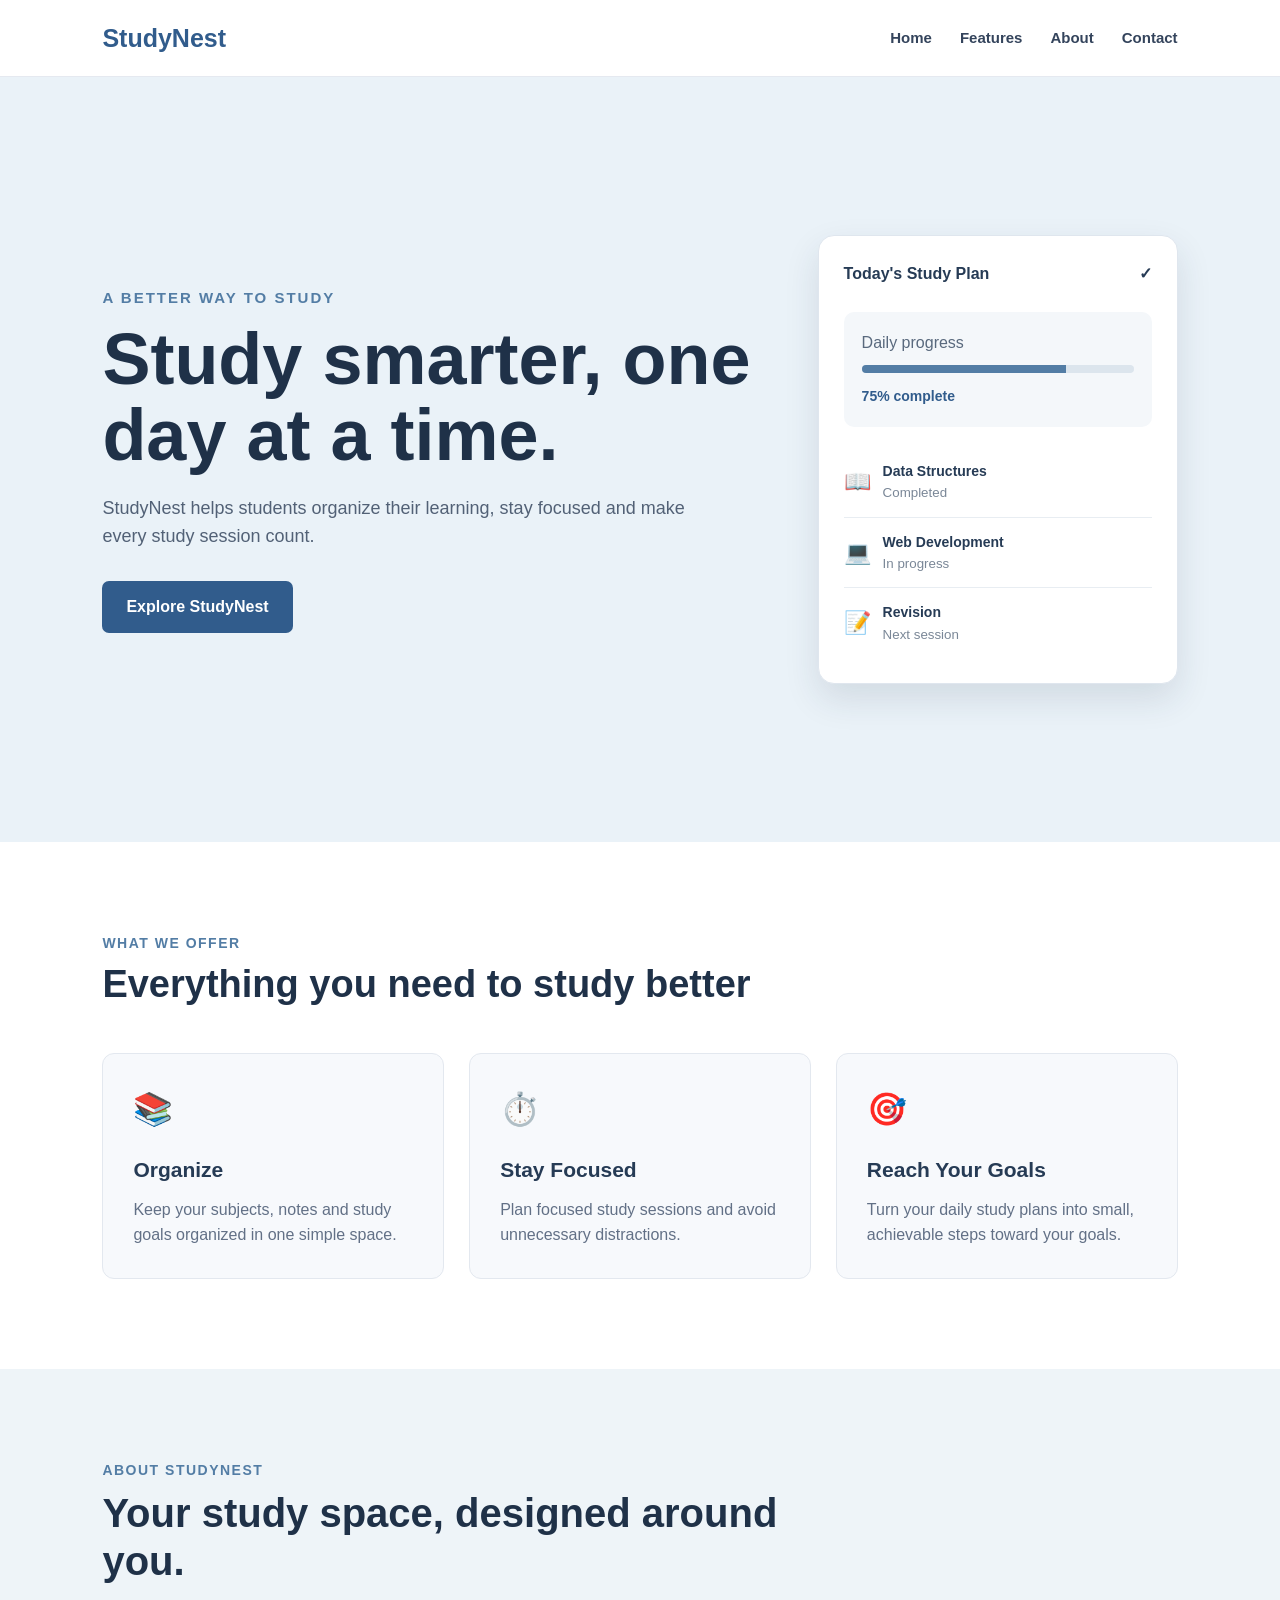
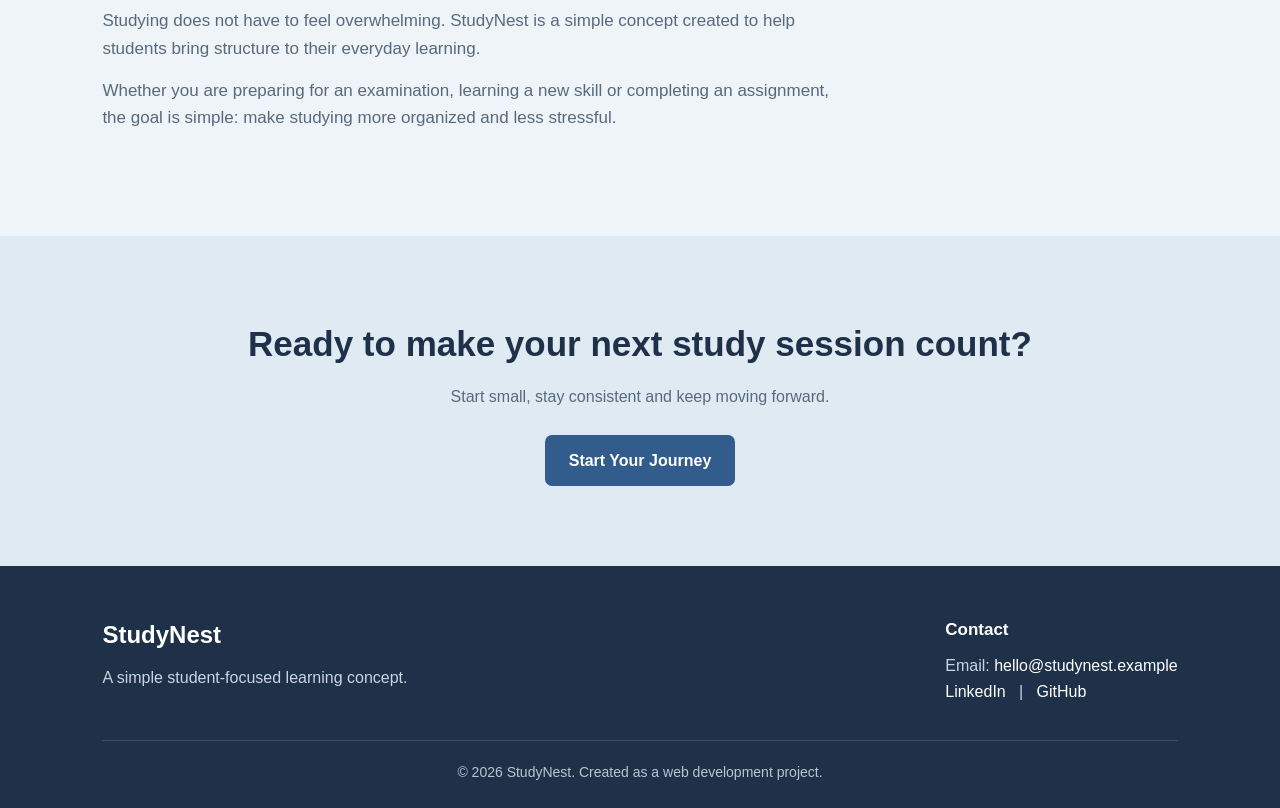
==== OIBSIP/webDev-L1-LandingPage/index.html @ bc6343c2 "Add Level 1 Task 2 portfolio" ====
<!DOCTYPE html>
<html lang="en">

<head>
    <meta charset="UTF-8">
    <meta name="viewport" content="width=device-width, initial-scale=1.0">

    <title>StudyNest | Learn Smarter</title>

    <link rel="stylesheet" href="style.css">
</head>

<body>

    <!-- Navigation -->
    <header class="navbar">
        <div class="logo">StudyNest</div>

        <nav>
            <a href="#home">Home</a>
            <a href="#features">Features</a>
            <a href="#about">About</a>
            <a href="#contact">Contact</a>
        </nav>
    </header>


    <!-- Hero Section -->
    <section class="hero" id="home">

        <div class="hero-content">

            <p class="small-heading">A better way to study</p>

            <h1>
                Study smarter,
                one day at a time.
            </h1>

            <p class="hero-text">
                StudyNest helps students organize their learning,
                stay focused and make every study session count.
            </p>

            <a href="#features" class="cta-button">
                Explore StudyNest
            </a>

        </div>


        <!-- Study Dashboard -->
        <div class="study-card">

            <div class="card-top">
                <span>Today's Study Plan</span>
                <span>✓</span>
            </div>

            <div class="progress-area">

                <p>Daily progress</p>

                <div class="progress-bar">
                    <div class="progress"></div>
                </div>

                <strong>75% complete</strong>

            </div>


            <div class="study-list">

                <div class="study-item">
                    <span>📖</span>

                    <div>
                        <strong>Data Structures</strong>
                        <small>Completed</small>
                    </div>
                </div>


                <div class="study-item">
                    <span>💻</span>

                    <div>
                        <strong>Web Development</strong>
                        <small>In progress</small>
                    </div>
                </div>


                <div class="study-item">
                    <span>📝</span>

                    <div>
                        <strong>Revision</strong>
                        <small>Next session</small>
                    </div>
                </div>

            </div>

        </div>

    </section>


    <!-- Features Section -->
    <section class="features" id="features">

        <div class="section-heading">

            <p>WHAT WE OFFER</p>

            <h2>
                Everything you need to study better
            </h2>

        </div>


        <div class="feature-container">

            <div class="feature-card">

                <div class="feature-icon">📚</div>

                <h3>Organize</h3>

                <p>
                    Keep your subjects, notes and study goals
                    organized in one simple space.
                </p>

            </div>


            <div class="feature-card">

                <div class="feature-icon">⏱️</div>

                <h3>Stay Focused</h3>

                <p>
                    Plan focused study sessions and avoid
                    unnecessary distractions.
                </p>

            </div>


            <div class="feature-card">

                <div class="feature-icon">🎯</div>

                <h3>Reach Your Goals</h3>

                <p>
                    Turn your daily study plans into small,
                    achievable steps toward your goals.
                </p>

            </div>

        </div>

    </section>


    <!-- About Section -->
    <section class="about" id="about">

        <div class="about-content">

            <p class="section-label">
                ABOUT STUDYNEST
            </p>

            <h2>
                Your study space,
                designed around you.
            </h2>

            <p>
                Studying does not have to feel overwhelming.
                StudyNest is a simple concept created to help
                students bring structure to their everyday
                learning.
            </p>

            <p>
                Whether you are preparing for an examination,
                learning a new skill or completing an assignment,
                the goal is simple: make studying more organized
                and less stressful.
            </p>

        </div>

    </section>


    <!-- Call To Action Section -->
    <section class="join-section">

        <h2>
            Ready to make your next study session count?
        </h2>

        <p>
            Start small, stay consistent and keep moving forward.
        </p>

        <a href="#contact" class="cta-button">
            Start Your Journey
        </a>

    </section>


    <!-- Footer -->
    <footer id="contact">

        <div class="footer-content">

            <div>

                <h3>StudyNest</h3>

                <p>
                    A simple student-focused learning concept.
                </p>

            </div>


            <div>

                <h4>Contact</h4>

                <p>
                    Email:
                    <a href="mailto:hello@studynest.example">
                        hello@studynest.example
                    </a>
                </p>

                <p>
                    <a href="#">LinkedIn</a>
                    &nbsp; | &nbsp;
                    <a href="#">GitHub</a>
                </p>

            </div>

        </div>


        <p class="copyright">
            © 2026 StudyNest. Created as a web development project.
        </p>

    </footer>

</body>

</html>
---- OIBSIP/webDev-L1-LandingPage/style.css ----
/* =========================================
   StudyNest Landing Page
   ========================================= */


/* ---------- Basic Reset ---------- */

* {
    margin: 0;
    padding: 0;
    box-sizing: border-box;
}


html {
    scroll-behavior: smooth;
}


body {
    font-family: Arial, sans-serif;
    line-height: 1.6;

    background: #f7f9fc;
    color: #243047;
}


/* ---------- Navigation ---------- */

.navbar {
    position: sticky;
    top: 0;
    z-index: 1000;

    display: flex;
    justify-content: space-between;
    align-items: center;

    padding: 18px 8%;

    background: #ffffff;

    border-bottom: 1px solid #e5e9f0;
}


.logo {
    font-size: 25px;
    font-weight: bold;

    color: #315c8c;
}


.navbar nav {
    display: flex;
    gap: 28px;
}


.navbar a {
    text-decoration: none;

    color: #34445c;

    font-size: 15px;
    font-weight: 600;
}


.navbar a:hover {
    color: #315c8c;
}


/* ---------- Hero Section ---------- */

.hero {
    min-height: 85vh;

    display: flex;
    justify-content: space-between;
    align-items: center;

    gap: 60px;

    padding: 80px 8%;

    background: #eaf2f8;
}


.hero-content {
    max-width: 650px;
}


.small-heading {
    margin-bottom: 12px;

    color: #537da5;

    font-size: 15px;
    font-weight: bold;

    letter-spacing: 2px;
    text-transform: uppercase;
}


.hero h1 {
    margin-bottom: 20px;

    font-size: clamp(42px, 7vw, 72px);

    line-height: 1.05;

    color: #1f3148;
}


.hero-text {
    max-width: 600px;

    margin-bottom: 30px;

    color: #526176;

    font-size: 18px;
}


/* ---------- CTA Button ---------- */

.cta-button {
    display: inline-block;

    padding: 13px 24px;

    background: #315c8c;
    color: #ffffff;

    border-radius: 7px;

    text-decoration: none;
    font-weight: bold;

    transition: 0.3s ease;
}


.cta-button:hover {
    background: #24486f;

    transform: translateY(-2px);
}


/* ---------- Study Dashboard Card ---------- */

.study-card {
    width: 360px;

    flex-shrink: 0;

    padding: 25px;

    background: #ffffff;

    border: 1px solid #dfe6ee;

    border-radius: 16px;

    box-shadow: 0 15px 35px rgba(31, 49, 72, 0.12);
}


.card-top {
    display: flex;
    justify-content: space-between;
    align-items: center;

    margin-bottom: 25px;

    font-weight: bold;

    color: #263b55;
}


.progress-area {
    padding: 18px;

    background: #f4f7fa;

    border-radius: 10px;
}


.progress-area p {
    margin-bottom: 10px;

    color: #59697d;
}


.progress-bar {
    width: 100%;
    height: 8px;

    margin-bottom: 10px;

    background: #dce5ed;

    border-radius: 10px;

    overflow: hidden;
}


.progress {
    width: 75%;
    height: 100%;

    background: #537da5;
}


.progress-area strong {
    font-size: 14px;

    color: #315c8c;
}


.study-list {
    margin-top: 20px;
}


.study-item {
    display: flex;
    align-items: center;

    gap: 12px;

    padding: 13px 0;

    border-bottom: 1px solid #e8edf2;
}


.study-item:last-child {
    border-bottom: none;
}


.study-item > span {
    font-size: 22px;
}


.study-item div {
    display: flex;
    flex-direction: column;
}


.study-item strong {
    font-size: 14px;

    color: #263b55;
}


.study-item small {
    color: #7a8797;
}


/* ---------- Features Section ---------- */

.features {
    padding: 90px 8%;

    background: #ffffff;
}


.section-heading {
    max-width: 650px;

    margin-bottom: 45px;
}


.section-heading p,
.section-label {
    margin-bottom: 8px;

    color: #537da5;

    font-size: 14px;
    font-weight: bold;

    letter-spacing: 1.5px;
}


.section-heading h2 {
    font-size: 38px;

    line-height: 1.2;

    color: #1f3148;
}


.feature-container {
    display: grid;

    grid-template-columns: repeat(3, 1fr);

    gap: 25px;
}


.feature-card {
    padding: 30px;

    background: #f7f9fc;

    border: 1px solid #e3e8ef;

    border-radius: 12px;

    transition: 0.3s ease;
}


.feature-card:hover {
    transform: translateY(-5px);
}


.feature-icon {
    margin-bottom: 18px;

    font-size: 32px;
}


.feature-card h3 {
    margin-bottom: 10px;

    font-size: 21px;

    color: #263b55;
}


.feature-card p {
    color: #627086;
}


/* ---------- About Section ---------- */

.about {
    padding: 90px 8%;

    background: #eef4f8;
}


.about-content {
    max-width: 750px;
}


.about h2 {
    margin-bottom: 22px;

    font-size: 40px;

    line-height: 1.2;

    color: #1f3148;
}


.about p:not(.section-label) {
    margin-bottom: 15px;

    color: #59697d;

    font-size: 17px;
}


/* ---------- Join Section ---------- */

.join-section {
    padding: 80px 8%;

    text-align: center;

    background: #dfeaf3;
}


.join-section h2 {
    margin-bottom: 12px;

    font-size: 35px;

    color: #1f3148;
}


.join-section p {
    margin-bottom: 25px;

    color: #59697d;
}


/* ---------- Footer ---------- */

footer {
    padding: 50px 8% 25px;

    background: #1f3148;

    color: #ffffff;
}


.footer-content {
    display: flex;
    justify-content: space-between;

    gap: 40px;

    margin-bottom: 35px;
}


.footer-content h3 {
    margin-bottom: 10px;

    font-size: 24px;
}


.footer-content h4 {
    margin-bottom: 10px;

    font-size: 17px;
}


.footer-content p {
    color: #cbd5e1;
}


.footer-content a {
    color: #ffffff;

    text-decoration: none;
}


.footer-content a:hover {
    text-decoration: underline;
}


.copyright {
    padding-top: 20px;

    border-top: 1px solid #405269;

    text-align: center;

    color: #b9c5d3;

    font-size: 14px;
}


/* =========================================
   Responsive Design
   ========================================= */

@media (max-width: 900px) {

    .hero {
        flex-direction: column;

        align-items: flex-start;

        padding: 70px 6%;
    }


    .study-card {
        width: 100%;

        max-width: 500px;
    }

}


@media (max-width: 768px) {

    .navbar {
        flex-direction: column;

        gap: 15px;

        padding: 16px 5%;
    }


    .navbar nav {
        gap: 16px;

        flex-wrap: wrap;

        justify-content: center;
    }


    .hero {
        min-height: 75vh;

        padding: 60px 6%;
    }


    .hero h1 {
        font-size: 46px;
    }


    .hero-text {
        font-size: 16px;
    }


    .features,
    .about {
        padding: 65px 6%;
    }


    .section-heading h2,
    .about h2 {
        font-size: 32px;
    }


    .feature-container {
        grid-template-columns: 1fr;
    }


    .join-section {
        padding: 65px 6%;
    }


    .join-section h2 {
        font-size: 30px;
    }


    .footer-content {
        flex-direction: column;
    }

}


@media (max-width: 480px) {

    .navbar nav {
        gap: 10px;
    }


    .navbar a {
        font-size: 13px;
    }


    .hero h1 {
        font-size: 39px;
    }


    .hero {
        padding: 50px 6%;
    }


    .study-card {
        padding: 20px;
    }


    .feature-card {
        padding: 25px;
    }

}
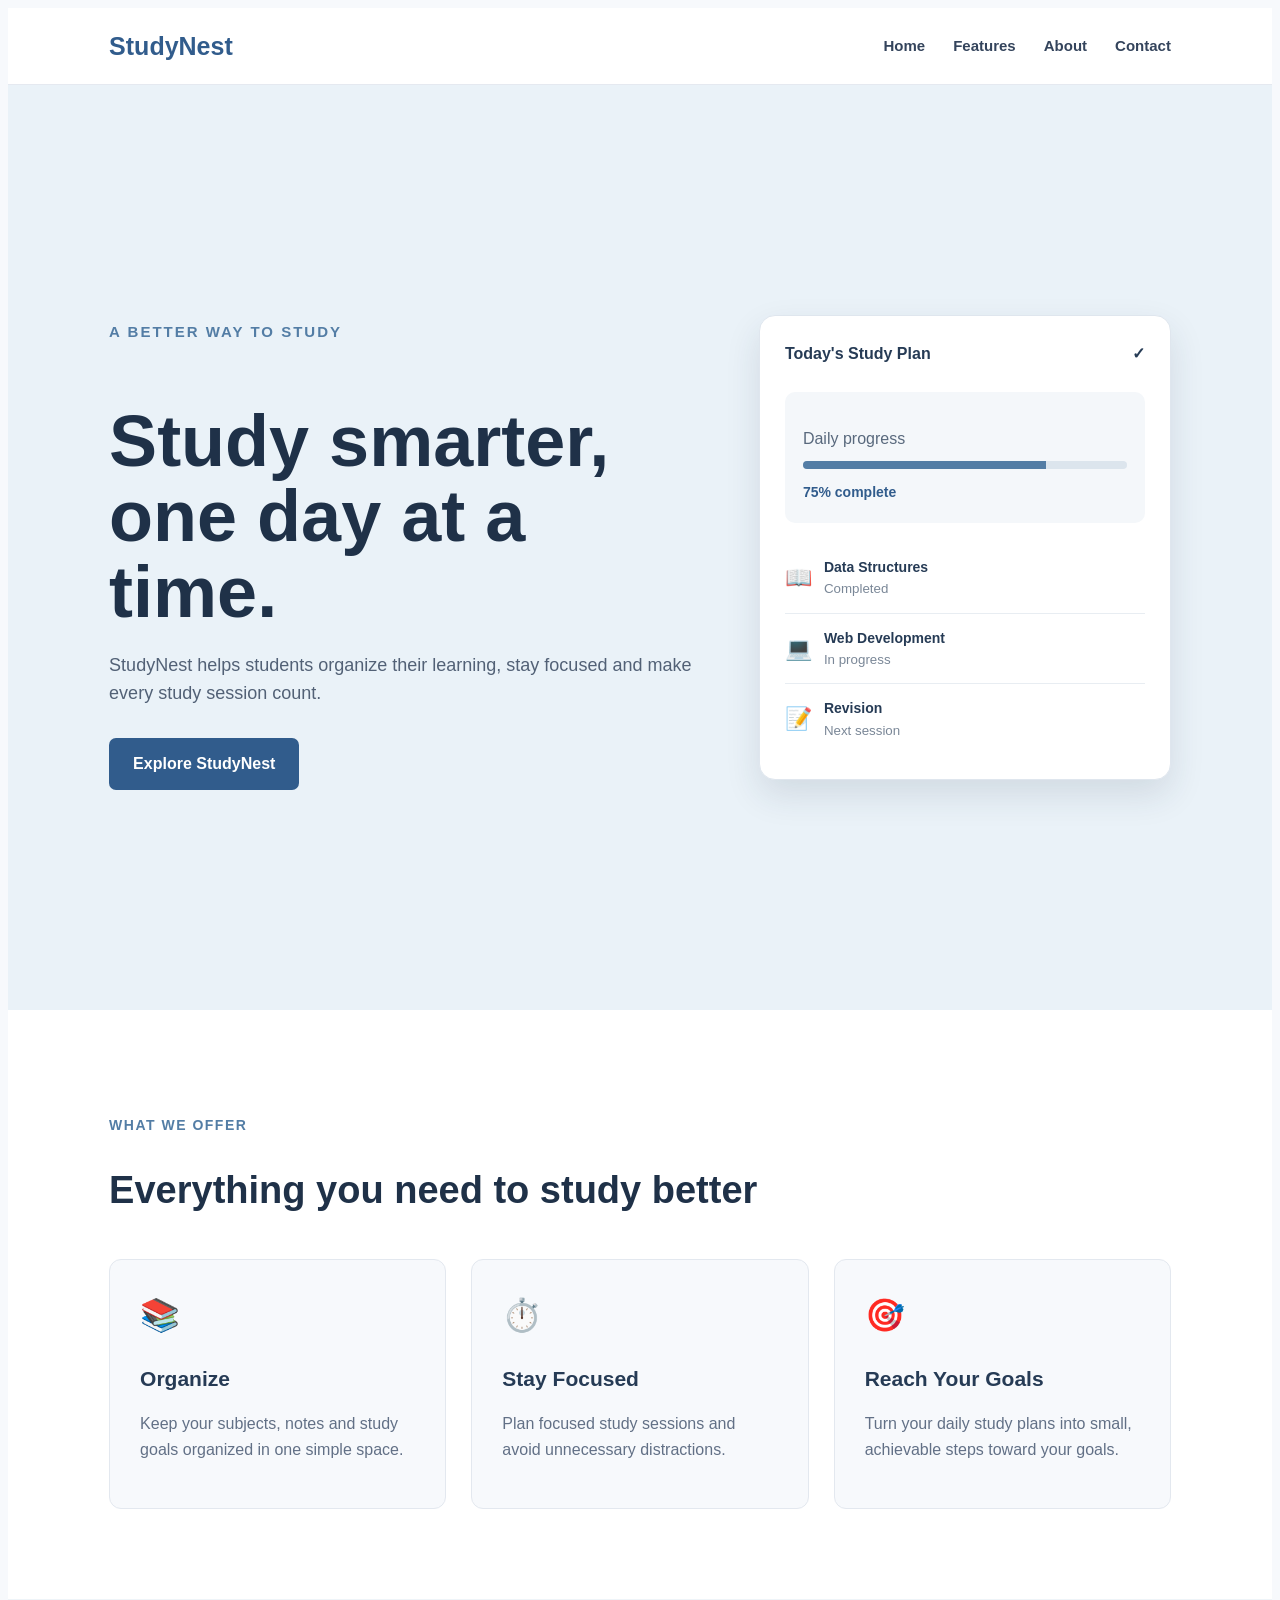
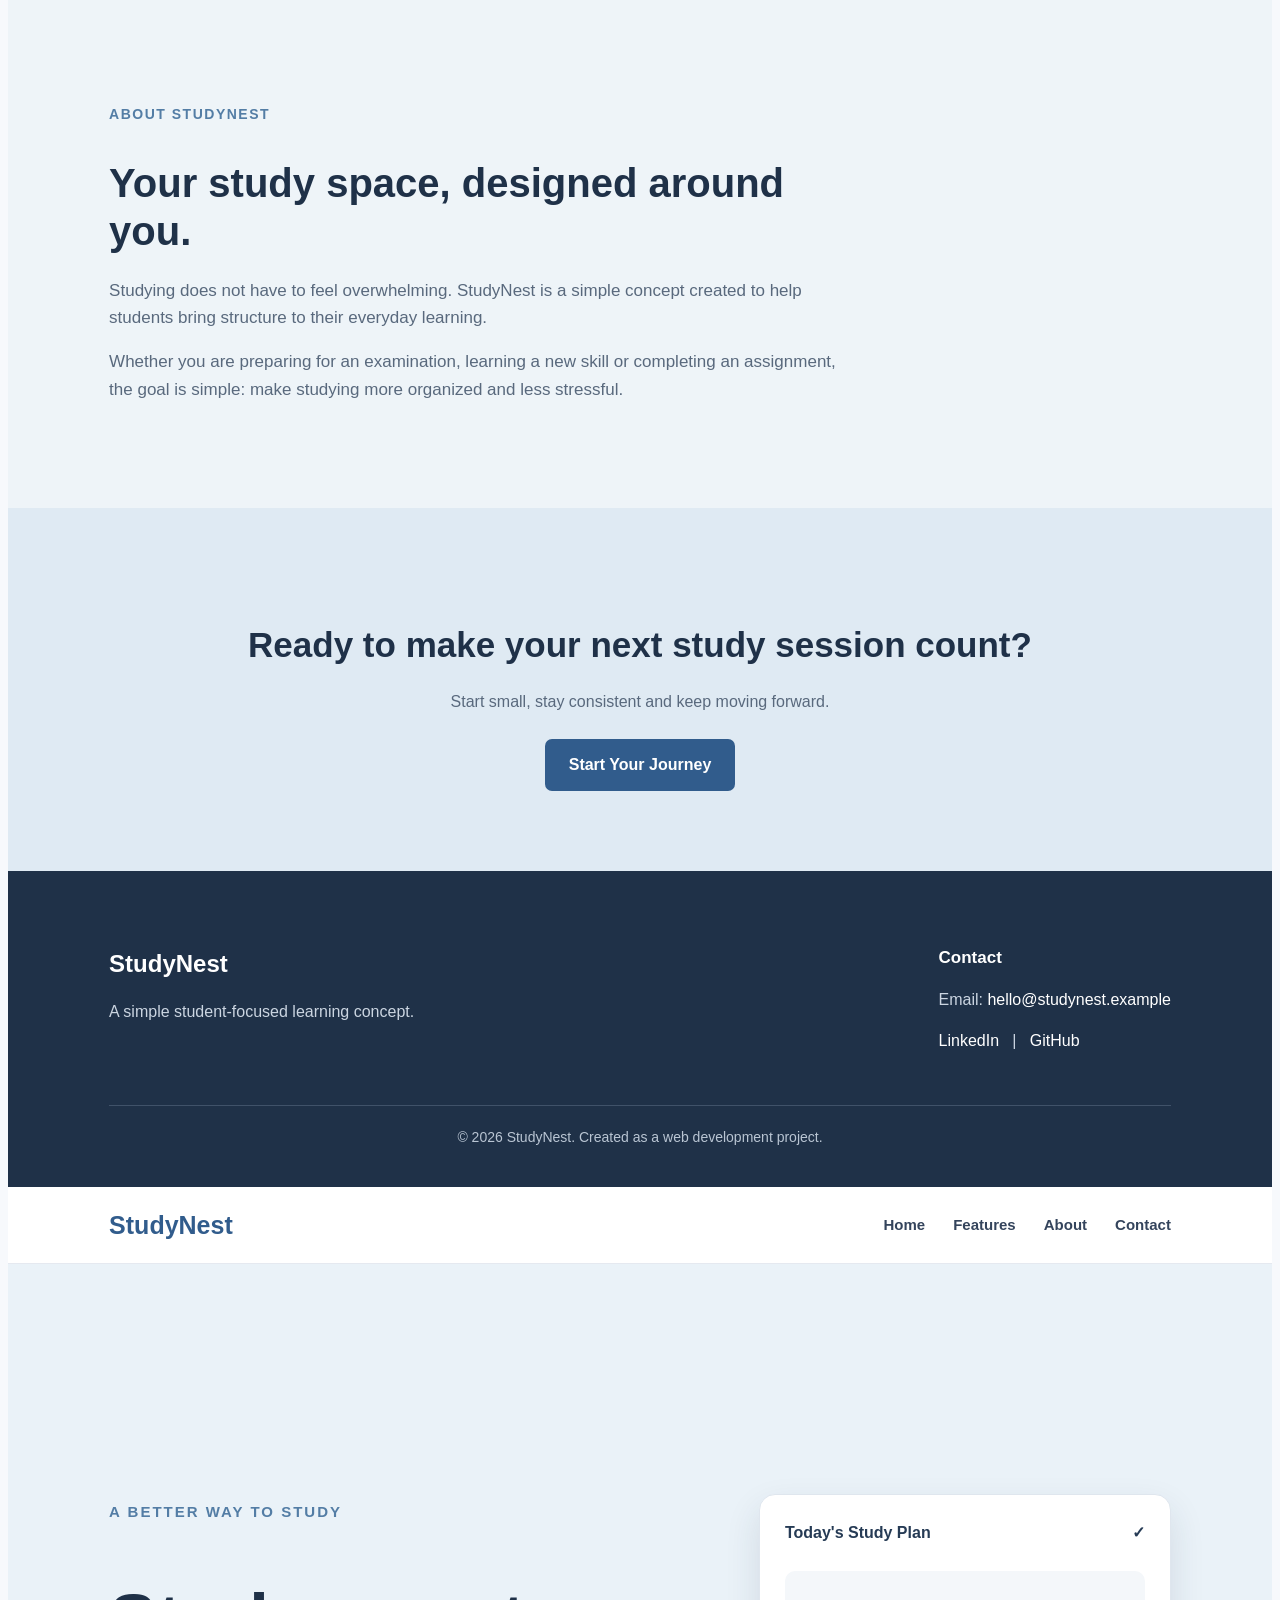
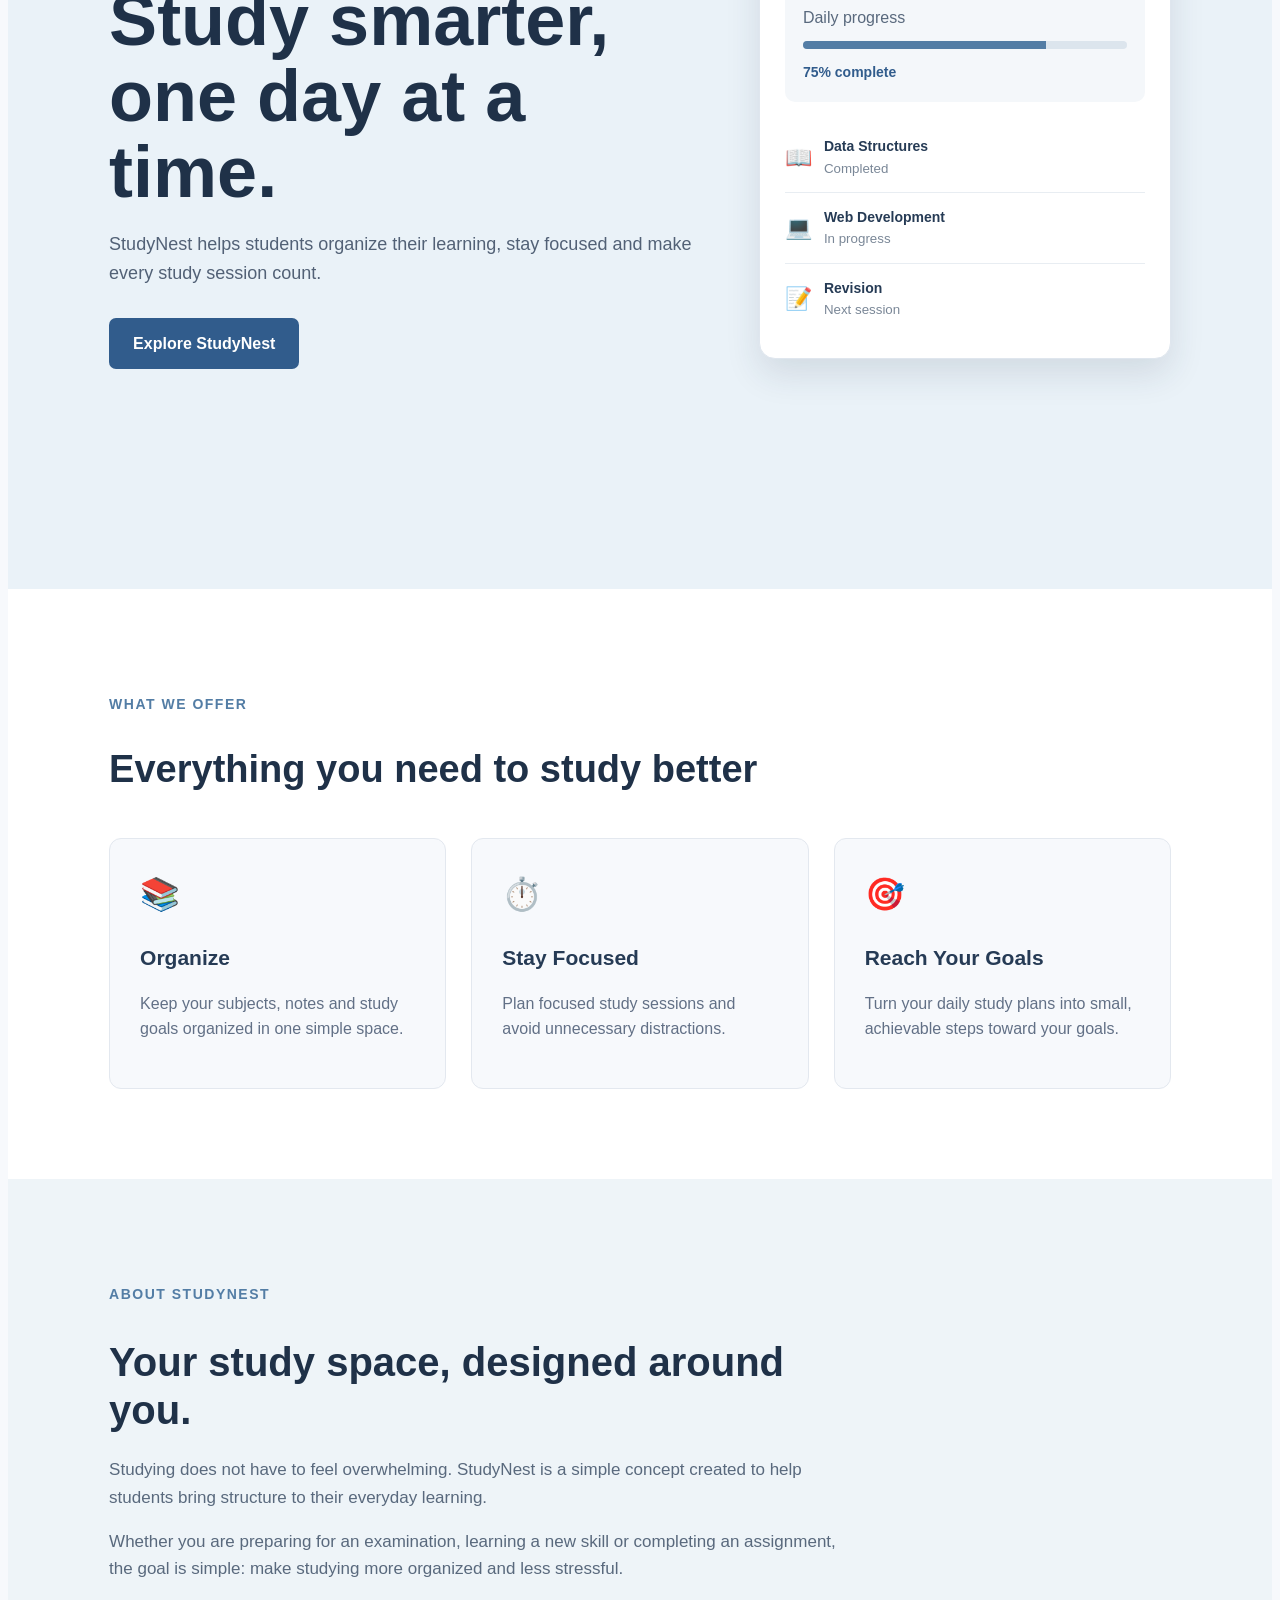
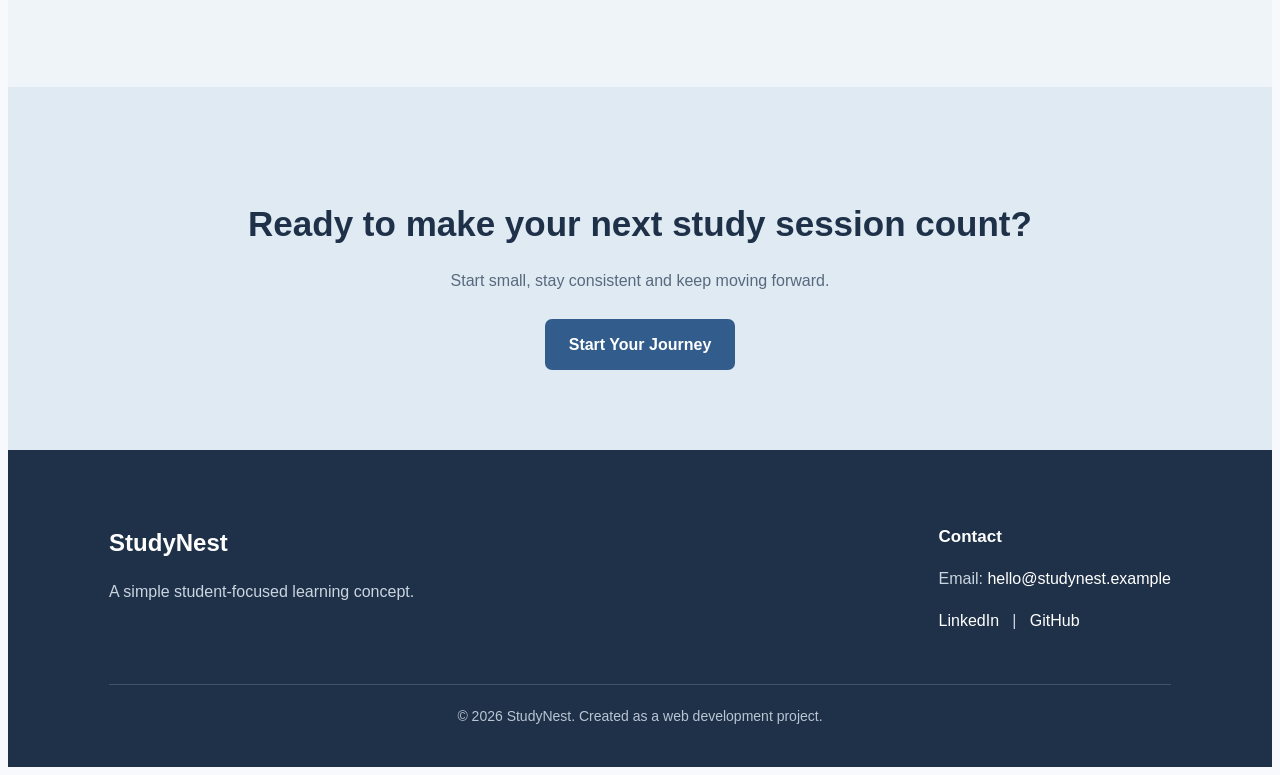
==== commit f0f6c98f: "Update portfolio and landing page" ====
--- a/OIBSIP/webDev-L1-LandingPage/index.html
+++ b/OIBSIP/webDev-L1-LandingPage/index.html
@@ -267,4 +267,274 @@
 
 </body>
 
+</html>
+<!DOCTYPE html>
+<html lang="en">
+
+<head>
+    <meta charset="UTF-8">
+    <meta name="viewport" content="width=device-width, initial-scale=1.0">
+
+    <title>StudyNest | Learn Smarter</title>
+
+    <link rel="stylesheet" href="style.css">
+</head>
+
+<body>
+
+    <!-- Navigation -->
+    <header class="navbar">
+        <div class="logo">StudyNest</div>
+
+        <nav>
+            <a href="#home">Home</a>
+            <a href="#features">Features</a>
+            <a href="#about">About</a>
+            <a href="#contact">Contact</a>
+        </nav>
+    </header>
+
+
+    <!-- Hero Section -->
+    <section class="hero" id="home">
+
+        <div class="hero-content">
+
+            <p class="small-heading">A better way to study</p>
+
+            <h1>
+                Study smarter,
+                one day at a time.
+            </h1>
+
+            <p class="hero-text">
+                StudyNest helps students organize their learning,
+                stay focused and make every study session count.
+            </p>
+
+            <a href="#features" class="cta-button">
+                Explore StudyNest
+            </a>
+
+        </div>
+
+
+        <!-- Study Dashboard -->
+        <div class="study-card">
+
+            <div class="card-top">
+                <span>Today's Study Plan</span>
+                <span>✓</span>
+            </div>
+
+            <div class="progress-area">
+
+                <p>Daily progress</p>
+
+                <div class="progress-bar">
+                    <div class="progress"></div>
+                </div>
+
+                <strong>75% complete</strong>
+
+            </div>
+
+
+            <div class="study-list">
+
+                <div class="study-item">
+                    <span>📖</span>
+
+                    <div>
+                        <strong>Data Structures</strong>
+                        <small>Completed</small>
+                    </div>
+                </div>
+
+
+                <div class="study-item">
+                    <span>💻</span>
+
+                    <div>
+                        <strong>Web Development</strong>
+                        <small>In progress</small>
+                    </div>
+                </div>
+
+
+                <div class="study-item">
+                    <span>📝</span>
+
+                    <div>
+                        <strong>Revision</strong>
+                        <small>Next session</small>
+                    </div>
+                </div>
+
+            </div>
+
+        </div>
+
+    </section>
+
+
+    <!-- Features Section -->
+    <section class="features" id="features">
+
+        <div class="section-heading">
+
+            <p>WHAT WE OFFER</p>
+
+            <h2>
+                Everything you need to study better
+            </h2>
+
+        </div>
+
+
+        <div class="feature-container">
+
+            <div class="feature-card">
+
+                <div class="feature-icon">📚</div>
+
+                <h3>Organize</h3>
+
+                <p>
+                    Keep your subjects, notes and study goals
+                    organized in one simple space.
+                </p>
+
+            </div>
+
+
+            <div class="feature-card">
+
+                <div class="feature-icon">⏱️</div>
+
+                <h3>Stay Focused</h3>
+
+                <p>
+                    Plan focused study sessions and avoid
+                    unnecessary distractions.
+                </p>
+
+            </div>
+
+
+            <div class="feature-card">
+
+                <div class="feature-icon">🎯</div>
+
+                <h3>Reach Your Goals</h3>
+
+                <p>
+                    Turn your daily study plans into small,
+                    achievable steps toward your goals.
+                </p>
+
+            </div>
+
+        </div>
+
+    </section>
+
+
+    <!-- About Section -->
+    <section class="about" id="about">
+
+        <div class="about-content">
+
+            <p class="section-label">
+                ABOUT STUDYNEST
+            </p>
+
+            <h2>
+                Your study space,
+                designed around you.
+            </h2>
+
+            <p>
+                Studying does not have to feel overwhelming.
+                StudyNest is a simple concept created to help
+                students bring structure to their everyday
+                learning.
+            </p>
+
+            <p>
+                Whether you are preparing for an examination,
+                learning a new skill or completing an assignment,
+                the goal is simple: make studying more organized
+                and less stressful.
+            </p>
+
+        </div>
+
+    </section>
+
+
+    <!-- Call To Action Section -->
+    <section class="join-section">
+
+        <h2>
+            Ready to make your next study session count?
+        </h2>
+
+        <p>
+            Start small, stay consistent and keep moving forward.
+        </p>
+
+        <a href="#contact" class="cta-button">
+            Start Your Journey
+        </a>
+
+    </section>
+
+
+    <!-- Footer -->
+    <footer id="contact">
+
+        <div class="footer-content">
+
+            <div>
+
+                <h3>StudyNest</h3>
+
+                <p>
+                    A simple student-focused learning concept.
+                </p>
+
+            </div>
+
+
+            <div>
+
+                <h4>Contact</h4>
+
+                <p>
+                    Email:
+                    <a href="mailto:hello@studynest.example">
+                        hello@studynest.example
+                    </a>
+                </p>
+
+                <p>
+                    <a href="#">LinkedIn</a>
+                    &nbsp; | &nbsp;
+                    <a href="#">GitHub</a>
+                </p>
+
+            </div>
+
+        </div>
+
+
+        <p class="copyright">
+            © 2026 StudyNest. Created as a web development project.
+        </p>
+
+    </footer>
+
+</body>
+
 </html>
--- a/OIBSIP/webDev-L1-LandingPage/style.css
+++ b/OIBSIP/webDev-L1-LandingPage/style.css
@@ -1,3 +1,4 @@
+<<<<<<< HEAD
 /* =========================================
    StudyNest Landing Page
    ========================================= */
@@ -617,4 +618,625 @@
         padding: 25px;
     }
 
+=======
+/* =========================================
+   StudyNest Landing Page
+   ========================================= */
+
+
+/* ---------- Basic Reset ---------- */
+
+* {
+    margin: 0;
+    padding: 0;
+    box-sizing: border-box;
+}
+
+
+html {
+    scroll-behavior: smooth;
+}
+
+
+body {
+    font-family: Arial, sans-serif;
+    line-height: 1.6;
+
+    background: #f7f9fc;
+    color: #243047;
+}
+
+
+/* ---------- Navigation ---------- */
+
+.navbar {
+    position: sticky;
+    top: 0;
+    z-index: 1000;
+
+    display: flex;
+    justify-content: space-between;
+    align-items: center;
+
+    padding: 18px 8%;
+
+    background: #ffffff;
+
+    border-bottom: 1px solid #e5e9f0;
+}
+
+
+.logo {
+    font-size: 25px;
+    font-weight: bold;
+
+    color: #315c8c;
+}
+
+
+.navbar nav {
+    display: flex;
+    gap: 28px;
+}
+
+
+.navbar a {
+    text-decoration: none;
+
+    color: #34445c;
+
+    font-size: 15px;
+    font-weight: 600;
+}
+
+
+.navbar a:hover {
+    color: #315c8c;
+}
+
+
+/* ---------- Hero Section ---------- */
+
+.hero {
+    min-height: 85vh;
+
+    display: flex;
+    justify-content: space-between;
+    align-items: center;
+
+    gap: 60px;
+
+    padding: 80px 8%;
+
+    background: #eaf2f8;
+}
+
+
+.hero-content {
+    max-width: 650px;
+}
+
+
+.small-heading {
+    margin-bottom: 12px;
+
+    color: #537da5;
+
+    font-size: 15px;
+    font-weight: bold;
+
+    letter-spacing: 2px;
+    text-transform: uppercase;
+}
+
+
+.hero h1 {
+    margin-bottom: 20px;
+
+    font-size: clamp(42px, 7vw, 72px);
+
+    line-height: 1.05;
+
+    color: #1f3148;
+}
+
+
+.hero-text {
+    max-width: 600px;
+
+    margin-bottom: 30px;
+
+    color: #526176;
+
+    font-size: 18px;
+}
+
+
+/* ---------- CTA Button ---------- */
+
+.cta-button {
+    display: inline-block;
+
+    padding: 13px 24px;
+
+    background: #315c8c;
+    color: #ffffff;
+
+    border-radius: 7px;
+
+    text-decoration: none;
+    font-weight: bold;
+
+    transition: 0.3s ease;
+}
+
+
+.cta-button:hover {
+    background: #24486f;
+
+    transform: translateY(-2px);
+}
+
+
+/* ---------- Study Dashboard Card ---------- */
+
+.study-card {
+    width: 360px;
+
+    flex-shrink: 0;
+
+    padding: 25px;
+
+    background: #ffffff;
+
+    border: 1px solid #dfe6ee;
+
+    border-radius: 16px;
+
+    box-shadow: 0 15px 35px rgba(31, 49, 72, 0.12);
+}
+
+
+.card-top {
+    display: flex;
+    justify-content: space-between;
+    align-items: center;
+
+    margin-bottom: 25px;
+
+    font-weight: bold;
+
+    color: #263b55;
+}
+
+
+.progress-area {
+    padding: 18px;
+
+    background: #f4f7fa;
+
+    border-radius: 10px;
+}
+
+
+.progress-area p {
+    margin-bottom: 10px;
+
+    color: #59697d;
+}
+
+
+.progress-bar {
+    width: 100%;
+    height: 8px;
+
+    margin-bottom: 10px;
+
+    background: #dce5ed;
+
+    border-radius: 10px;
+
+    overflow: hidden;
+}
+
+
+.progress {
+    width: 75%;
+    height: 100%;
+
+    background: #537da5;
+}
+
+
+.progress-area strong {
+    font-size: 14px;
+
+    color: #315c8c;
+}
+
+
+.study-list {
+    margin-top: 20px;
+}
+
+
+.study-item {
+    display: flex;
+    align-items: center;
+
+    gap: 12px;
+
+    padding: 13px 0;
+
+    border-bottom: 1px solid #e8edf2;
+}
+
+
+.study-item:last-child {
+    border-bottom: none;
+}
+
+
+.study-item > span {
+    font-size: 22px;
+}
+
+
+.study-item div {
+    display: flex;
+    flex-direction: column;
+}
+
+
+.study-item strong {
+    font-size: 14px;
+
+    color: #263b55;
+}
+
+
+.study-item small {
+    color: #7a8797;
+}
+
+
+/* ---------- Features Section ---------- */
+
+.features {
+    padding: 90px 8%;
+
+    background: #ffffff;
+}
+
+
+.section-heading {
+    max-width: 650px;
+
+    margin-bottom: 45px;
+}
+
+
+.section-heading p,
+.section-label {
+    margin-bottom: 8px;
+
+    color: #537da5;
+
+    font-size: 14px;
+    font-weight: bold;
+
+    letter-spacing: 1.5px;
+}
+
+
+.section-heading h2 {
+    font-size: 38px;
+
+    line-height: 1.2;
+
+    color: #1f3148;
+}
+
+
+.feature-container {
+    display: grid;
+
+    grid-template-columns: repeat(3, 1fr);
+
+    gap: 25px;
+}
+
+
+.feature-card {
+    padding: 30px;
+
+    background: #f7f9fc;
+
+    border: 1px solid #e3e8ef;
+
+    border-radius: 12px;
+
+    transition: 0.3s ease;
+}
+
+
+.feature-card:hover {
+    transform: translateY(-5px);
+}
+
+
+.feature-icon {
+    margin-bottom: 18px;
+
+    font-size: 32px;
+}
+
+
+.feature-card h3 {
+    margin-bottom: 10px;
+
+    font-size: 21px;
+
+    color: #263b55;
+}
+
+
+.feature-card p {
+    color: #627086;
+}
+
+
+/* ---------- About Section ---------- */
+
+.about {
+    padding: 90px 8%;
+
+    background: #eef4f8;
+}
+
+
+.about-content {
+    max-width: 750px;
+}
+
+
+.about h2 {
+    margin-bottom: 22px;
+
+    font-size: 40px;
+
+    line-height: 1.2;
+
+    color: #1f3148;
+}
+
+
+.about p:not(.section-label) {
+    margin-bottom: 15px;
+
+    color: #59697d;
+
+    font-size: 17px;
+}
+
+
+/* ---------- Join Section ---------- */
+
+.join-section {
+    padding: 80px 8%;
+
+    text-align: center;
+
+    background: #dfeaf3;
+}
+
+
+.join-section h2 {
+    margin-bottom: 12px;
+
+    font-size: 35px;
+
+    color: #1f3148;
+}
+
+
+.join-section p {
+    margin-bottom: 25px;
+
+    color: #59697d;
+}
+
+
+/* ---------- Footer ---------- */
+
+footer {
+    padding: 50px 8% 25px;
+
+    background: #1f3148;
+
+    color: #ffffff;
+}
+
+
+.footer-content {
+    display: flex;
+    justify-content: space-between;
+
+    gap: 40px;
+
+    margin-bottom: 35px;
+}
+
+
+.footer-content h3 {
+    margin-bottom: 10px;
+
+    font-size: 24px;
+}
+
+
+.footer-content h4 {
+    margin-bottom: 10px;
+
+    font-size: 17px;
+}
+
+
+.footer-content p {
+    color: #cbd5e1;
+}
+
+
+.footer-content a {
+    color: #ffffff;
+
+    text-decoration: none;
+}
+
+
+.footer-content a:hover {
+    text-decoration: underline;
+}
+
+
+.copyright {
+    padding-top: 20px;
+
+    border-top: 1px solid #405269;
+
+    text-align: center;
+
+    color: #b9c5d3;
+
+    font-size: 14px;
+}
+
+
+/* =========================================
+   Responsive Design
+   ========================================= */
+
+@media (max-width: 900px) {
+
+    .hero {
+        flex-direction: column;
+
+        align-items: flex-start;
+
+        padding: 70px 6%;
+    }
+
+
+    .study-card {
+        width: 100%;
+
+        max-width: 500px;
+    }
+
+}
+
+
+@media (max-width: 768px) {
+
+    .navbar {
+        flex-direction: column;
+
+        gap: 15px;
+
+        padding: 16px 5%;
+    }
+
+
+    .navbar nav {
+        gap: 16px;
+
+        flex-wrap: wrap;
+
+        justify-content: center;
+    }
+
+
+    .hero {
+        min-height: 75vh;
+
+        padding: 60px 6%;
+    }
+
+
+    .hero h1 {
+        font-size: 46px;
+    }
+
+
+    .hero-text {
+        font-size: 16px;
+    }
+
+
+    .features,
+    .about {
+        padding: 65px 6%;
+    }
+
+
+    .section-heading h2,
+    .about h2 {
+        font-size: 32px;
+    }
+
+
+    .feature-container {
+        grid-template-columns: 1fr;
+    }
+
+
+    .join-section {
+        padding: 65px 6%;
+    }
+
+
+    .join-section h2 {
+        font-size: 30px;
+    }
+
+
+    .footer-content {
+        flex-direction: column;
+    }
+
+}
+
+
+@media (max-width: 480px) {
+
+    .navbar nav {
+        gap: 10px;
+    }
+
+
+    .navbar a {
+        font-size: 13px;
+    }
+
+
+    .hero h1 {
+        font-size: 39px;
+    }
+
+
+    .hero {
+        padding: 50px 6%;
+    }
+
+
+    .study-card {
+        padding: 20px;
+    }
+
+
+    .feature-card {
+        padding: 25px;
+    }
+
+>>>>>>> a6a2f8cab7ff74f60cf0ebd634b5e706834781fd
 }
--- a/OIBSIP/webDev-L1-LandingPage/style.css
+++ b/OIBSIP/webDev-L1-LandingPage/style.css
@@ -1,3 +1,4 @@
+<<<<<<< HEAD
 /* =========================================
    StudyNest Landing Page
    ========================================= */
@@ -617,4 +618,625 @@
         padding: 25px;
     }
 
+=======
+/* =========================================
+   StudyNest Landing Page
+   ========================================= */
+
+
+/* ---------- Basic Reset ---------- */
+
+* {
+    margin: 0;
+    padding: 0;
+    box-sizing: border-box;
+}
+
+
+html {
+    scroll-behavior: smooth;
+}
+
+
+body {
+    font-family: Arial, sans-serif;
+    line-height: 1.6;
+
+    background: #f7f9fc;
+    color: #243047;
+}
+
+
+/* ---------- Navigation ---------- */
+
+.navbar {
+    position: sticky;
+    top: 0;
+    z-index: 1000;
+
+    display: flex;
+    justify-content: space-between;
+    align-items: center;
+
+    padding: 18px 8%;
+
+    background: #ffffff;
+
+    border-bottom: 1px solid #e5e9f0;
+}
+
+
+.logo {
+    font-size: 25px;
+    font-weight: bold;
+
+    color: #315c8c;
+}
+
+
+.navbar nav {
+    display: flex;
+    gap: 28px;
+}
+
+
+.navbar a {
+    text-decoration: none;
+
+    color: #34445c;
+
+    font-size: 15px;
+    font-weight: 600;
+}
+
+
+.navbar a:hover {
+    color: #315c8c;
+}
+
+
+/* ---------- Hero Section ---------- */
+
+.hero {
+    min-height: 85vh;
+
+    display: flex;
+    justify-content: space-between;
+    align-items: center;
+
+    gap: 60px;
+
+    padding: 80px 8%;
+
+    background: #eaf2f8;
+}
+
+
+.hero-content {
+    max-width: 650px;
+}
+
+
+.small-heading {
+    margin-bottom: 12px;
+
+    color: #537da5;
+
+    font-size: 15px;
+    font-weight: bold;
+
+    letter-spacing: 2px;
+    text-transform: uppercase;
+}
+
+
+.hero h1 {
+    margin-bottom: 20px;
+
+    font-size: clamp(42px, 7vw, 72px);
+
+    line-height: 1.05;
+
+    color: #1f3148;
+}
+
+
+.hero-text {
+    max-width: 600px;
+
+    margin-bottom: 30px;
+
+    color: #526176;
+
+    font-size: 18px;
+}
+
+
+/* ---------- CTA Button ---------- */
+
+.cta-button {
+    display: inline-block;
+
+    padding: 13px 24px;
+
+    background: #315c8c;
+    color: #ffffff;
+
+    border-radius: 7px;
+
+    text-decoration: none;
+    font-weight: bold;
+
+    transition: 0.3s ease;
+}
+
+
+.cta-button:hover {
+    background: #24486f;
+
+    transform: translateY(-2px);
+}
+
+
+/* ---------- Study Dashboard Card ---------- */
+
+.study-card {
+    width: 360px;
+
+    flex-shrink: 0;
+
+    padding: 25px;
+
+    background: #ffffff;
+
+    border: 1px solid #dfe6ee;
+
+    border-radius: 16px;
+
+    box-shadow: 0 15px 35px rgba(31, 49, 72, 0.12);
+}
+
+
+.card-top {
+    display: flex;
+    justify-content: space-between;
+    align-items: center;
+
+    margin-bottom: 25px;
+
+    font-weight: bold;
+
+    color: #263b55;
+}
+
+
+.progress-area {
+    padding: 18px;
+
+    background: #f4f7fa;
+
+    border-radius: 10px;
+}
+
+
+.progress-area p {
+    margin-bottom: 10px;
+
+    color: #59697d;
+}
+
+
+.progress-bar {
+    width: 100%;
+    height: 8px;
+
+    margin-bottom: 10px;
+
+    background: #dce5ed;
+
+    border-radius: 10px;
+
+    overflow: hidden;
+}
+
+
+.progress {
+    width: 75%;
+    height: 100%;
+
+    background: #537da5;
+}
+
+
+.progress-area strong {
+    font-size: 14px;
+
+    color: #315c8c;
+}
+
+
+.study-list {
+    margin-top: 20px;
+}
+
+
+.study-item {
+    display: flex;
+    align-items: center;
+
+    gap: 12px;
+
+    padding: 13px 0;
+
+    border-bottom: 1px solid #e8edf2;
+}
+
+
+.study-item:last-child {
+    border-bottom: none;
+}
+
+
+.study-item > span {
+    font-size: 22px;
+}
+
+
+.study-item div {
+    display: flex;
+    flex-direction: column;
+}
+
+
+.study-item strong {
+    font-size: 14px;
+
+    color: #263b55;
+}
+
+
+.study-item small {
+    color: #7a8797;
+}
+
+
+/* ---------- Features Section ---------- */
+
+.features {
+    padding: 90px 8%;
+
+    background: #ffffff;
+}
+
+
+.section-heading {
+    max-width: 650px;
+
+    margin-bottom: 45px;
+}
+
+
+.section-heading p,
+.section-label {
+    margin-bottom: 8px;
+
+    color: #537da5;
+
+    font-size: 14px;
+    font-weight: bold;
+
+    letter-spacing: 1.5px;
+}
+
+
+.section-heading h2 {
+    font-size: 38px;
+
+    line-height: 1.2;
+
+    color: #1f3148;
+}
+
+
+.feature-container {
+    display: grid;
+
+    grid-template-columns: repeat(3, 1fr);
+
+    gap: 25px;
+}
+
+
+.feature-card {
+    padding: 30px;
+
+    background: #f7f9fc;
+
+    border: 1px solid #e3e8ef;
+
+    border-radius: 12px;
+
+    transition: 0.3s ease;
+}
+
+
+.feature-card:hover {
+    transform: translateY(-5px);
+}
+
+
+.feature-icon {
+    margin-bottom: 18px;
+
+    font-size: 32px;
+}
+
+
+.feature-card h3 {
+    margin-bottom: 10px;
+
+    font-size: 21px;
+
+    color: #263b55;
+}
+
+
+.feature-card p {
+    color: #627086;
+}
+
+
+/* ---------- About Section ---------- */
+
+.about {
+    padding: 90px 8%;
+
+    background: #eef4f8;
+}
+
+
+.about-content {
+    max-width: 750px;
+}
+
+
+.about h2 {
+    margin-bottom: 22px;
+
+    font-size: 40px;
+
+    line-height: 1.2;
+
+    color: #1f3148;
+}
+
+
+.about p:not(.section-label) {
+    margin-bottom: 15px;
+
+    color: #59697d;
+
+    font-size: 17px;
+}
+
+
+/* ---------- Join Section ---------- */
+
+.join-section {
+    padding: 80px 8%;
+
+    text-align: center;
+
+    background: #dfeaf3;
+}
+
+
+.join-section h2 {
+    margin-bottom: 12px;
+
+    font-size: 35px;
+
+    color: #1f3148;
+}
+
+
+.join-section p {
+    margin-bottom: 25px;
+
+    color: #59697d;
+}
+
+
+/* ---------- Footer ---------- */
+
+footer {
+    padding: 50px 8% 25px;
+
+    background: #1f3148;
+
+    color: #ffffff;
+}
+
+
+.footer-content {
+    display: flex;
+    justify-content: space-between;
+
+    gap: 40px;
+
+    margin-bottom: 35px;
+}
+
+
+.footer-content h3 {
+    margin-bottom: 10px;
+
+    font-size: 24px;
+}
+
+
+.footer-content h4 {
+    margin-bottom: 10px;
+
+    font-size: 17px;
+}
+
+
+.footer-content p {
+    color: #cbd5e1;
+}
+
+
+.footer-content a {
+    color: #ffffff;
+
+    text-decoration: none;
+}
+
+
+.footer-content a:hover {
+    text-decoration: underline;
+}
+
+
+.copyright {
+    padding-top: 20px;
+
+    border-top: 1px solid #405269;
+
+    text-align: center;
+
+    color: #b9c5d3;
+
+    font-size: 14px;
+}
+
+
+/* =========================================
+   Responsive Design
+   ========================================= */
+
+@media (max-width: 900px) {
+
+    .hero {
+        flex-direction: column;
+
+        align-items: flex-start;
+
+        padding: 70px 6%;
+    }
+
+
+    .study-card {
+        width: 100%;
+
+        max-width: 500px;
+    }
+
+}
+
+
+@media (max-width: 768px) {
+
+    .navbar {
+        flex-direction: column;
+
+        gap: 15px;
+
+        padding: 16px 5%;
+    }
+
+
+    .navbar nav {
+        gap: 16px;
+
+        flex-wrap: wrap;
+
+        justify-content: center;
+    }
+
+
+    .hero {
+        min-height: 75vh;
+
+        padding: 60px 6%;
+    }
+
+
+    .hero h1 {
+        font-size: 46px;
+    }
+
+
+    .hero-text {
+        font-size: 16px;
+    }
+
+
+    .features,
+    .about {
+        padding: 65px 6%;
+    }
+
+
+    .section-heading h2,
+    .about h2 {
+        font-size: 32px;
+    }
+
+
+    .feature-container {
+        grid-template-columns: 1fr;
+    }
+
+
+    .join-section {
+        padding: 65px 6%;
+    }
+
+
+    .join-section h2 {
+        font-size: 30px;
+    }
+
+
+    .footer-content {
+        flex-direction: column;
+    }
+
+}
+
+
+@media (max-width: 480px) {
+
+    .navbar nav {
+        gap: 10px;
+    }
+
+
+    .navbar a {
+        font-size: 13px;
+    }
+
+
+    .hero h1 {
+        font-size: 39px;
+    }
+
+
+    .hero {
+        padding: 50px 6%;
+    }
+
+
+    .study-card {
+        padding: 20px;
+    }
+
+
+    .feature-card {
+        padding: 25px;
+    }
+
+>>>>>>> a6a2f8cab7ff74f60cf0ebd634b5e706834781fd
 }
